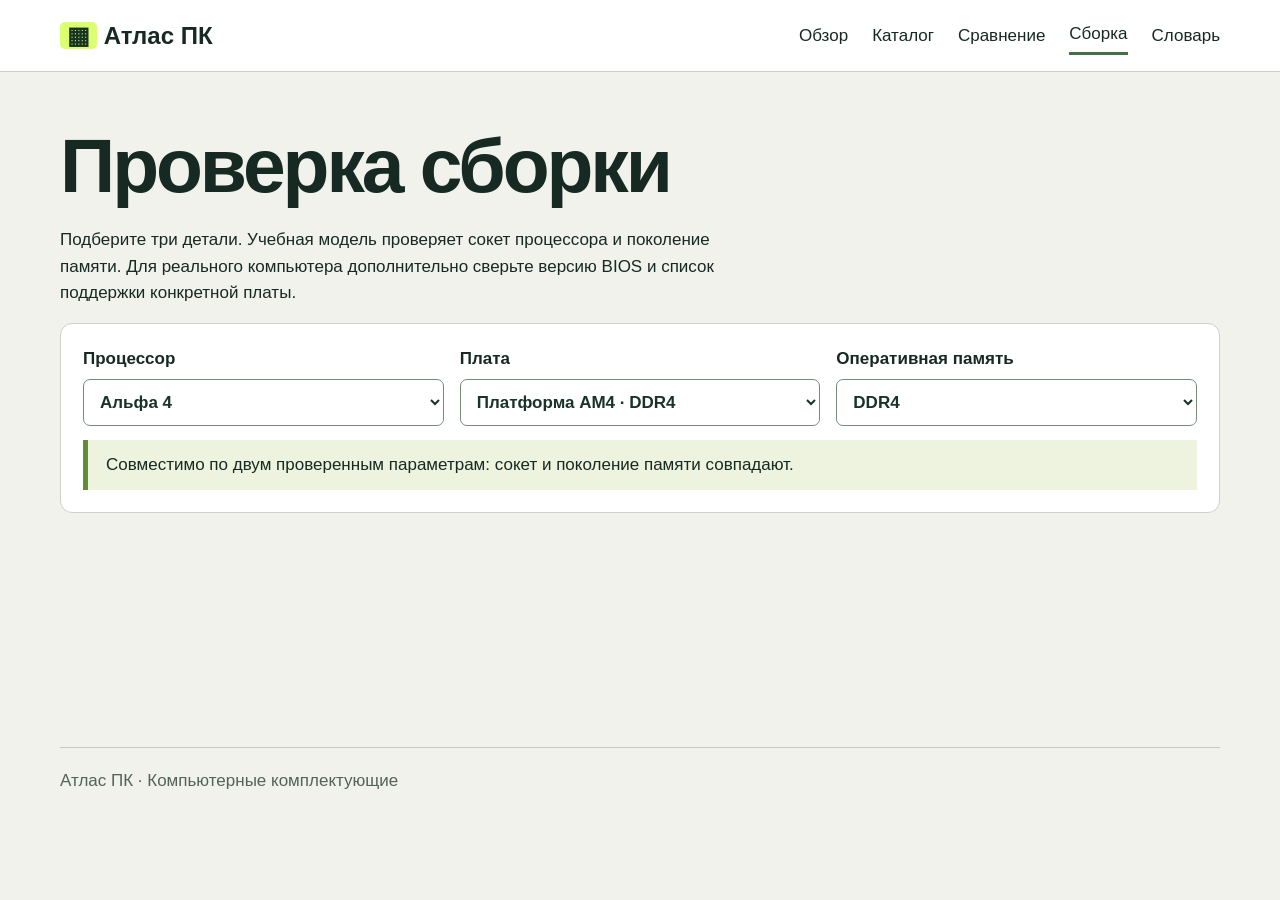
==== build.html @ 8ba1bbd2 "Проверять сокет и поколение памяти в сборке" ====
<!doctype html>
<html lang="ru"><head><meta charset="utf-8"><meta name="viewport" content="width=device-width,initial-scale=1">
<title>Сборка · Атлас ПК</title><link rel="stylesheet" href="assets/site.css"></head>
<body><a class="skip" href="#main">К содержанию</a><header><div class="bar"><a class="brand" href="index.html"><b>▦</b> Атлас ПК</a><nav aria-label="Разделы сайта"><a href="index.html">Обзор</a><a href="catalog.html">Каталог</a><a href="compare.html">Сравнение</a><a aria-current="page" href="build.html">Сборка</a><a href="glossary.html">Словарь</a></nav></div></header>
<main id="main"><h1>Проверка сборки</h1><p>Подберите три детали. Учебная модель проверяет сокет процессора и поколение памяти. Для реального компьютера дополнительно сверьте версию BIOS и список поддержки конкретной платы.</p><section class="panel"><div class="fields"><label>Процессор<select id="cpu"><option value="0" selected>Альфа 4</option><option value="1" >Альфа 6</option><option value="2" >Бета 8</option></select></label><label>Плата<select id="board"><option value="0" selected>Платформа AM4 · DDR4</option><option value="1" >Платформа AM5 · DDR5</option></select></label><label>Оперативная память<select id="ram"><option value="0" selected>DDR4</option><option value="1" >DDR5</option></select></label></div><div id="result" class="result" role="status"></div></section><script src="assets/models.js"></script></main><footer>Атлас ПК · Компьютерные комплектующие</footer><script src="assets/build.js"></script></body></html>
---- assets/site.css ----
*{box-sizing:border-box}body{margin:0;background:#f1f2ec;color:#172923;font:17px/1.55 "Segoe UI",Arial,sans-serif}a{color:inherit}header{background:#fff;border-bottom:1px solid #c8d0c6}.bar,main,footer{width:min(1160px,92%);margin:auto}.bar,nav,.actions{display:flex;align-items:center;gap:24px;flex-wrap:wrap}.bar{justify-content:space-between;padding:16px 0}.brand{font-size:24px;font-weight:750;text-decoration:none}.brand b{background:#dcff72;color:#173322;padding:0 7px;border-radius:5px}nav a{text-decoration:none;padding:5px 0}nav a[aria-current]{border-bottom:3px solid #437044}main{padding:40px 0 60px;min-height:75vh}h1,h2,h3{line-height:1.08;letter-spacing:-.04em}h1{font-size:clamp(40px,6vw,82px);margin:12px 0 20px}h2{font-size:clamp(27px,3vw,40px);margin:36px 0 18px}h3{font-size:24px}p{max-width:72ch}.hero{display:grid;grid-template-columns:1.05fr 1fr;background:#17352e;color:white;border-radius:18px;overflow:hidden}.hero>div{padding:clamp(24px,4vw,58px)}.hero img{width:100%;height:100%;min-height:320px;object-fit:cover}.hero h1{font-size:clamp(48px,6vw,88px)}.kicker,small{font:700 13px/1.4 Consolas,monospace;letter-spacing:.08em;text-transform:uppercase}.kicker{color:#d5fc72}.btn{background:#dcff72;color:#15271d;text-decoration:none;padding:12px 20px;border-radius:8px;display:inline-block;font-weight:700}.grid,.fields{display:grid;grid-template-columns:repeat(auto-fit,minmax(min(235px,100%),1fr));gap:16px}.card,details,.panel{background:#fff;padding:22px;border:1px solid #cbd3c8;border-radius:12px}.card{display:block;text-decoration:none}.card img{width:100%;height:160px;object-fit:cover;border-radius:7px}a.card:hover{border-color:#33754b}label{display:block;font-weight:650}select,input{display:block;width:100%;margin:6px 0 14px;padding:12px;border:1px solid #778b7c;border-radius:7px;background:white;color:#183329;font:inherit}.result{border-left:5px solid #608c3b;padding:12px 18px;background:#edf3df}.result.bad{border-color:#a85330;background:#fff0e4}table{width:100%;border-collapse:collapse;margin-top:16px}td,th{padding:12px;text-align:left;border-bottom:1px solid #cad3c8}details{margin:10px 0}summary{cursor:pointer;font-weight:bold}footer{border-top:1px solid #c3cbbc;padding:20px 0;color:#536358}.skip{position:absolute;left:-10000px}.skip:focus{left:8px;top:8px;background:white;z-index:4}:focus-visible{outline:3px solid #d36914;outline-offset:2px}[hidden]{display:none!important}@media(max-width:720px){.hero{grid-template-columns:1fr}.hero img{height:210px;min-height:0}.bar{gap:8px}nav{gap:12px;font-size:15px}main{padding-top:22px}td,th{padding:6px;font-size:14px}}
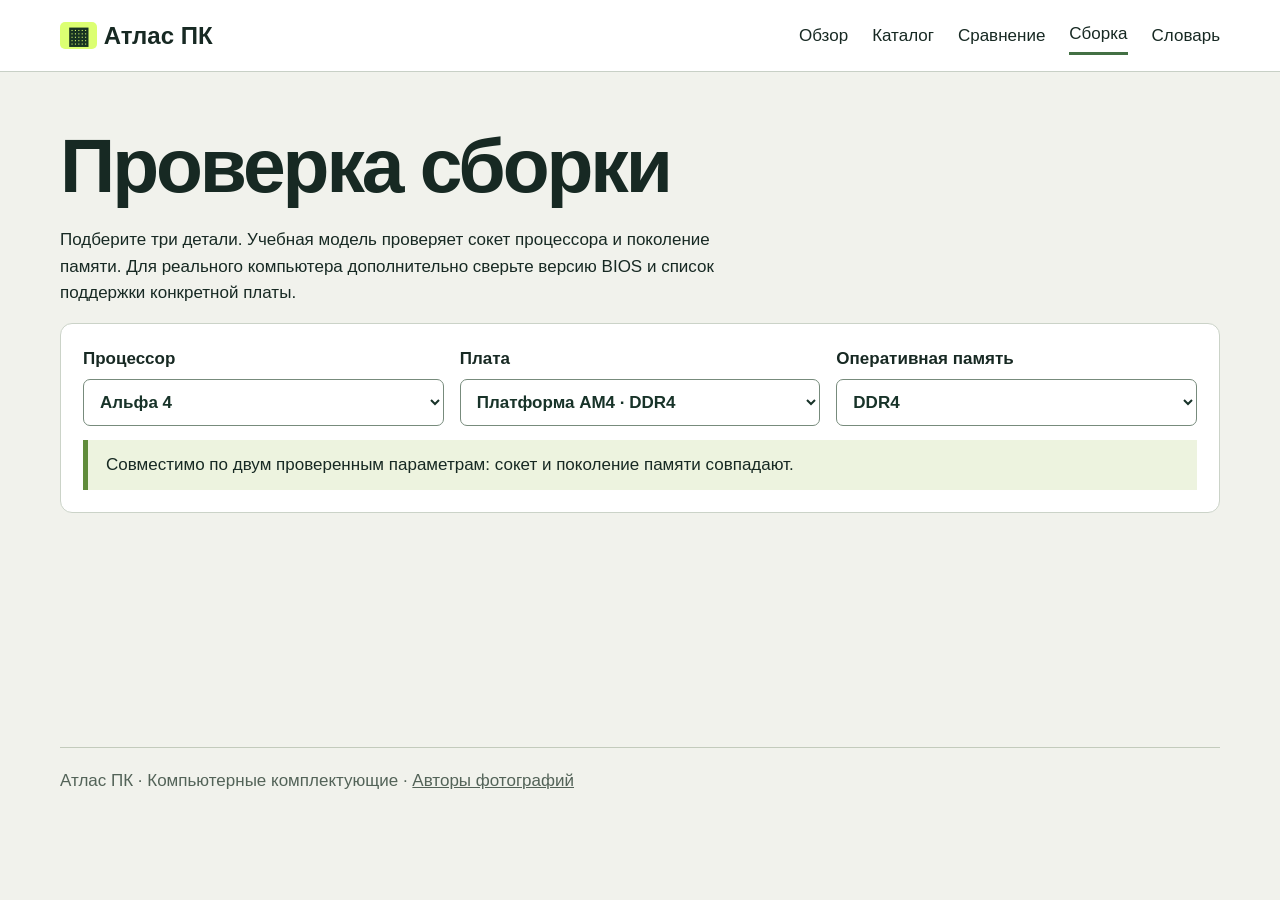
==== commit aff937ee: "Иллюстрировать справочник и указать лицензии фотографий" ====
--- a/build.html
+++ b/build.html
@@ -2,4 +2,4 @@
 <html lang="ru"><head><meta charset="utf-8"><meta name="viewport" content="width=device-width,initial-scale=1">
 <title>Сборка · Атлас ПК</title><link rel="stylesheet" href="assets/site.css"></head>
 <body><a class="skip" href="#main">К содержанию</a><header><div class="bar"><a class="brand" href="index.html"><b>▦</b> Атлас ПК</a><nav aria-label="Разделы сайта"><a href="index.html">Обзор</a><a href="catalog.html">Каталог</a><a href="compare.html">Сравнение</a><a aria-current="page" href="build.html">Сборка</a><a href="glossary.html">Словарь</a></nav></div></header>
-<main id="main"><h1>Проверка сборки</h1><p>Подберите три детали. Учебная модель проверяет сокет процессора и поколение памяти. Для реального компьютера дополнительно сверьте версию BIOS и список поддержки конкретной платы.</p><section class="panel"><div class="fields"><label>Процессор<select id="cpu"><option value="0" selected>Альфа 4</option><option value="1" >Альфа 6</option><option value="2" >Бета 8</option></select></label><label>Плата<select id="board"><option value="0" selected>Платформа AM4 · DDR4</option><option value="1" >Платформа AM5 · DDR5</option></select></label><label>Оперативная память<select id="ram"><option value="0" selected>DDR4</option><option value="1" >DDR5</option></select></label></div><div id="result" class="result" role="status"></div></section><script src="assets/models.js"></script></main><footer>Атлас ПК · Компьютерные комплектующие</footer><script src="assets/build.js"></script></body></html>
+<main id="main"><h1>Проверка сборки</h1><p>Подберите три детали. Учебная модель проверяет сокет процессора и поколение памяти. Для реального компьютера дополнительно сверьте версию BIOS и список поддержки конкретной платы.</p><section class="panel"><div class="fields"><label>Процессор<select id="cpu"><option value="0" selected>Альфа 4</option><option value="1" >Альфа 6</option><option value="2" >Бета 8</option></select></label><label>Плата<select id="board"><option value="0" selected>Платформа AM4 · DDR4</option><option value="1" >Платформа AM5 · DDR5</option></select></label><label>Оперативная память<select id="ram"><option value="0" selected>DDR4</option><option value="1" >DDR5</option></select></label></div><div id="result" class="result" role="status"></div></section><script src="assets/models.js"></script></main><footer>Атлас ПК · Компьютерные комплектующие · <a href="assets/CREDITS.md">Авторы фотографий</a></footer><script src="assets/build.js"></script></body></html>
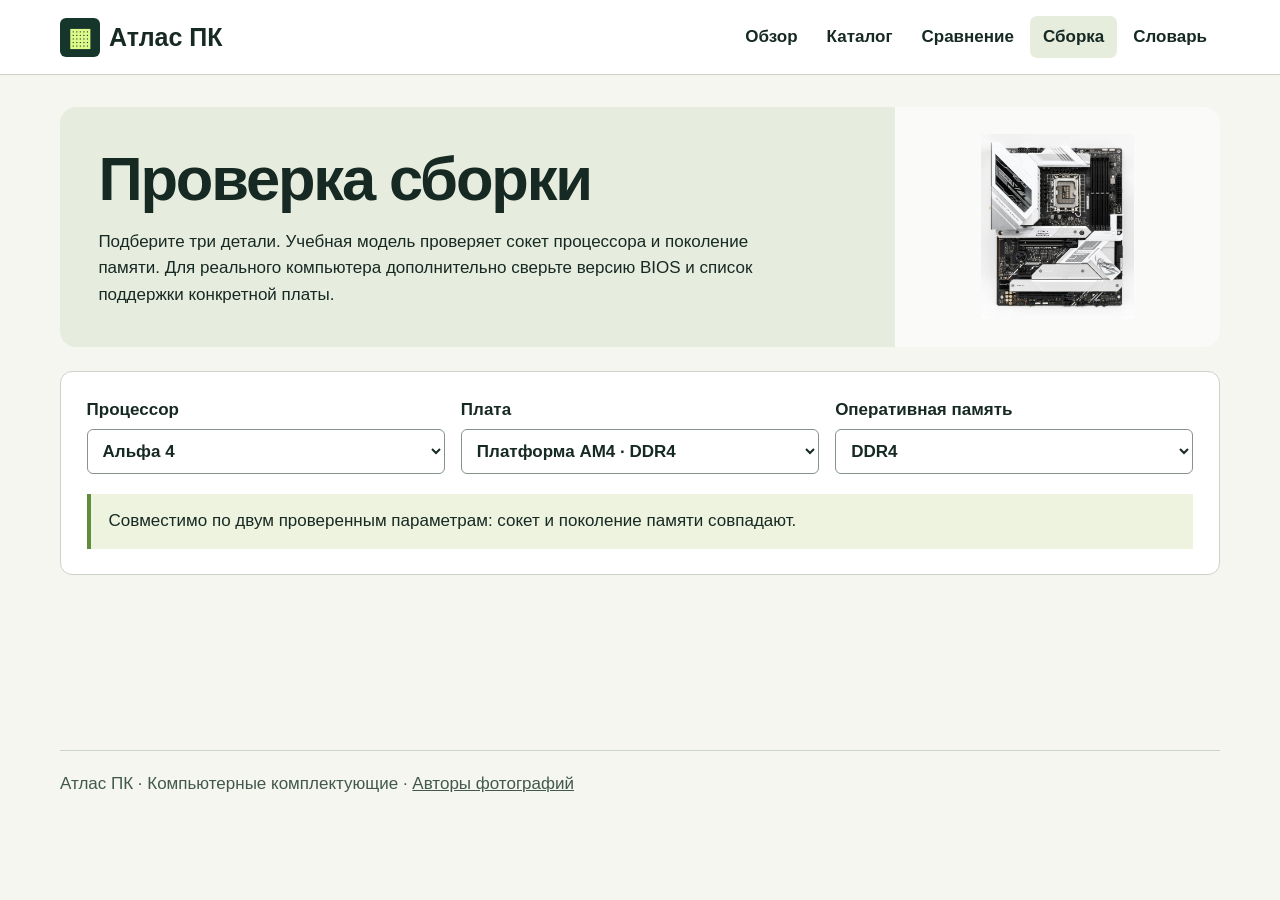
==== commit e1b0c944: "Выровнять адаптивную сетку, проиллюстрировать все компоненты и проверить два браузера" ====
--- a/build.html
+++ b/build.html
@@ -1,5 +1,5 @@
 <!doctype html>
 <html lang="ru"><head><meta charset="utf-8"><meta name="viewport" content="width=device-width,initial-scale=1">
 <title>Сборка · Атлас ПК</title><link rel="stylesheet" href="assets/site.css"></head>
-<body><a class="skip" href="#main">К содержанию</a><header><div class="bar"><a class="brand" href="index.html"><b>▦</b> Атлас ПК</a><nav aria-label="Разделы сайта"><a href="index.html">Обзор</a><a href="catalog.html">Каталог</a><a href="compare.html">Сравнение</a><a aria-current="page" href="build.html">Сборка</a><a href="glossary.html">Словарь</a></nav></div></header>
-<main id="main"><h1>Проверка сборки</h1><p>Подберите три детали. Учебная модель проверяет сокет процессора и поколение памяти. Для реального компьютера дополнительно сверьте версию BIOS и список поддержки конкретной платы.</p><section class="panel"><div class="fields"><label>Процессор<select id="cpu"><option value="0" selected>Альфа 4</option><option value="1" >Альфа 6</option><option value="2" >Бета 8</option></select></label><label>Плата<select id="board"><option value="0" selected>Платформа AM4 · DDR4</option><option value="1" >Платформа AM5 · DDR5</option></select></label><label>Оперативная память<select id="ram"><option value="0" selected>DDR4</option><option value="1" >DDR5</option></select></label></div><div id="result" class="result" role="status"></div></section><script src="assets/models.js"></script></main><footer>Атлас ПК · Компьютерные комплектующие · <a href="assets/CREDITS.md">Авторы фотографий</a></footer><script src="assets/build.js"></script></body></html>
+<body class="page-build"><a class="skip" href="#main">К содержанию</a><header><div class="bar"><a class="brand" href="index.html"><b>▦</b> Атлас ПК</a><nav aria-label="Разделы сайта"><a href="index.html">Обзор</a><a href="catalog.html">Каталог</a><a href="compare.html">Сравнение</a><a aria-current="page" href="build.html">Сборка</a><a href="glossary.html">Словарь</a></nav></div></header>
+<main id="main"><div class="intro"><div><h1>Проверка сборки</h1><p>Подберите три детали. Учебная модель проверяет сокет процессора и поколение памяти. Для реального компьютера дополнительно сверьте версию BIOS и список поддержки конкретной платы.</p></div><figure><img src="assets/board.webp" alt="Материнская плата"></figure></div><section class="panel"><div class="fields"><label>Процессор<select id="cpu"><option value="0" selected>Альфа 4</option><option value="1" >Альфа 6</option><option value="2" >Бета 8</option></select></label><label>Плата<select id="board"><option value="0" selected>Платформа AM4 · DDR4</option><option value="1" >Платформа AM5 · DDR5</option></select></label><label>Оперативная память<select id="ram"><option value="0" selected>DDR4</option><option value="1" >DDR5</option></select></label></div><div id="result" class="result" role="status"></div></section><script src="assets/models.js"></script></main><footer>Атлас ПК · Компьютерные комплектующие · <a href="assets/CREDITS.md">Авторы фотографий</a></footer><script src="assets/build.js"></script></body></html>
--- a/assets/site.css
+++ b/assets/site.css
@@ -1 +1,91 @@
-*{box-sizing:border-box}body{margin:0;background:#f1f2ec;color:#172923;font:17px/1.55 "Segoe UI",Arial,sans-serif}a{color:inherit}header{background:#fff;border-bottom:1px solid #c8d0c6}.bar,main,footer{width:min(1160px,92%);margin:auto}.bar,nav,.actions{display:flex;align-items:center;gap:24px;flex-wrap:wrap}.bar{justify-content:space-between;padding:16px 0}.brand{font-size:24px;font-weight:750;text-decoration:none}.brand b{background:#dcff72;color:#173322;padding:0 7px;border-radius:5px}nav a{text-decoration:none;padding:5px 0}nav a[aria-current]{border-bottom:3px solid #437044}main{padding:40px 0 60px;min-height:75vh}h1,h2,h3{line-height:1.08;letter-spacing:-.04em}h1{font-size:clamp(40px,6vw,82px);margin:12px 0 20px}h2{font-size:clamp(27px,3vw,40px);margin:36px 0 18px}h3{font-size:24px}p{max-width:72ch}.hero{display:grid;grid-template-columns:1.05fr 1fr;background:#17352e;color:white;border-radius:18px;overflow:hidden}.hero>div{padding:clamp(24px,4vw,58px)}.hero img{width:100%;height:100%;min-height:320px;object-fit:cover}.hero h1{font-size:clamp(48px,6vw,88px)}.kicker,small{font:700 13px/1.4 Consolas,monospace;letter-spacing:.08em;text-transform:uppercase}.kicker{color:#d5fc72}.btn{background:#dcff72;color:#15271d;text-decoration:none;padding:12px 20px;border-radius:8px;display:inline-block;font-weight:700}.grid,.fields{display:grid;grid-template-columns:repeat(auto-fit,minmax(min(235px,100%),1fr));gap:16px}.card,details,.panel{background:#fff;padding:22px;border:1px solid #cbd3c8;border-radius:12px}.card{display:block;text-decoration:none}.card img{width:100%;height:160px;object-fit:cover;border-radius:7px}a.card:hover{border-color:#33754b}label{display:block;font-weight:650}select,input{display:block;width:100%;margin:6px 0 14px;padding:12px;border:1px solid #778b7c;border-radius:7px;background:white;color:#183329;font:inherit}.result{border-left:5px solid #608c3b;padding:12px 18px;background:#edf3df}.result.bad{border-color:#a85330;background:#fff0e4}table{width:100%;border-collapse:collapse;margin-top:16px}td,th{padding:12px;text-align:left;border-bottom:1px solid #cad3c8}details{margin:10px 0}summary{cursor:pointer;font-weight:bold}footer{border-top:1px solid #c3cbbc;padding:20px 0;color:#536358}.skip{position:absolute;left:-10000px}.skip:focus{left:8px;top:8px;background:white;z-index:4}:focus-visible{outline:3px solid #d36914;outline-offset:2px}[hidden]{display:none!important}@media(max-width:720px){.hero{grid-template-columns:1fr}.hero img{height:210px;min-height:0}.bar{gap:8px}nav{gap:12px;font-size:15px}main{padding-top:22px}td,th{padding:6px;font-size:14px}}
+/* Единая сетка справочника */
+:root {
+  --ink: #172923;
+  --muted: #42584e;
+  --paper: #f5f6f0;
+  --line: #cbd3c8;
+  --forest: #16362c;
+  --lime: #ddfa89;
+}
+* { box-sizing: border-box; }
+body { margin: 0; background: var(--paper); color: var(--ink); font: 17px/1.55 "Segoe UI", Arial, sans-serif; }
+a { color: inherit; }
+header { background: white; border-bottom: 1px solid var(--line); }
+.bar, main, footer { width: min(1160px, 92%); margin: auto; }
+.bar, nav { display: flex; align-items: center; flex-wrap: wrap; }
+.bar { justify-content: space-between; gap: 10px 20px; padding: 16px 0; }
+.brand { display: inline-flex; align-items: center; gap: 9px; font-size: 25px; font-weight: 750; text-decoration: none; }
+.brand b { padding: 0 8px; color: var(--lime); background: var(--forest); border-radius: 6px; }
+nav { gap: 3px; }
+nav a { text-decoration: none; padding: 8px 13px; border-radius: 7px; font-weight: 600; }
+nav a:hover, nav a[aria-current] { background: #e6eddc; }
+main { padding: 32px 0 56px; min-height: 75vh; }
+h1,h2,h3 { text-wrap: balance; line-height: 1.08; letter-spacing: -.035em; }
+h1 { font-size: clamp(34px, 4.8vw, 66px); margin: 0 0 16px; }
+h2 { font-size: clamp(26px, 3vw, 40px); margin: 36px 0 18px; }
+h3 { font-size: 24px; margin: 8px 0; }
+p { max-width: 70ch; }
+.hero, .intro { display: grid; grid-template-columns: 1fr 1fr; border-radius: 16px; overflow: hidden; }
+.hero { background: var(--forest); color: white; }
+.hero > div { padding: clamp(24px, 4vw, 58px); align-self: center; }
+.hero img { width: 100%; height: 100%; max-height: 450px; object-fit: cover; }
+.hero h1 { font-size: clamp(44px, 6vw, 80px); margin: 20px 0; }
+.hero em { display: block; color: var(--lime); font-style: normal; }
+.hero p { color: #e2eae4; margin: 0 0 24px; }
+small, .kicker { font: 700 12px/1.4 Consolas, monospace; letter-spacing: .08em; text-transform: uppercase; }
+.kicker { color: var(--lime); }
+.btn { display: inline-block; background: var(--lime); padding: 11px 18px; color: var(--ink); font-weight: 700; text-decoration: none; border-radius: 7px; }
+.grid, .fields { display: grid; gap: 16px; }
+.grid { grid-template-columns: repeat(3,minmax(0,1fr)); }
+.fields { grid-template-columns: repeat(auto-fit,minmax(min(100%,220px),1fr)); }
+.card, .panel, details, .page-catalog main > .fields { background: white; border: 1px solid var(--line); border-radius: 12px; }
+.card { display: flex; flex-direction: column; overflow: hidden; text-decoration: none; }
+.photo { background: #f9faf7; padding: 12px; border-bottom: 1px solid var(--line); }
+.photo img { display: block; width: 100%; height: clamp(140px,16vw,206px); object-fit: contain; }
+.card-body, .panel, .page-catalog main > .fields { padding: clamp(16px, 2vw, 26px); }
+.card p { color: var(--muted); margin: 8px 0 0; }
+a.card:hover { border-color: #52805e; }
+.intro { grid-template-columns: minmax(0,1fr) minmax(180px,28%); background: #e6edde; margin-bottom: 24px; }
+.intro > div { padding: clamp(20px,3vw,40px); align-self: center; }
+.intro p { margin-bottom: 0; }
+.intro figure { margin: 0; background: #fafbf8; display: grid; place-items: center; padding: 14px; }
+.intro img { width: 100%; height: 185px; object-fit: contain; }
+label { min-width: 0; display: block; font-weight: 650; }
+input,select { width: 100%; display: block; padding: 11px; margin-top: 6px; border: 1px solid #869389; border-radius: 6px; color: var(--ink); background: white; font: inherit; }
+.result { margin-top: 20px; border-left: 4px solid #608c3b; padding: 14px 18px; background: #edf3df; }
+.result.bad { border-color: #a85330; background: #fff0e4; }
+table { width: 100%; border-collapse: collapse; margin-top: 22px; }
+caption { text-align: left; font-weight: 700; padding-bottom: 10px; }
+td,th { padding: 12px; text-align: left; border-bottom: 1px solid var(--line); }
+thead { background: #edf1e8; }
+details { margin: 8px 0; padding: 0 18px; }
+summary { padding: 14px 0; cursor: pointer; font-weight: 650; }
+details p { margin: 0 0 16px; }
+footer { border-top: 1px solid var(--line); padding: 20px 0; color: var(--muted); }
+.skip { position: absolute; left: -10000px; }
+.skip:focus { left: 8px; top: 8px; z-index: 4; background: white; }
+:focus-visible { outline: 3px solid #a94c04; outline-offset: 2px; }
+[hidden] { display: none !important; }
+@media(max-width: 900px) {
+  .page-catalog .grid { grid-template-columns: repeat(2,minmax(0,1fr)); }
+}
+@media(max-width: 720px) {
+  main { padding: 20px 0 36px; }
+  .bar { padding: 10px 0; }
+  nav { gap: 0; }
+  nav a { font-size: 15px; padding: 6px 8px; }
+  .hero { grid-template-columns: 1fr; }
+  .hero img { height: 205px; }
+  .hero h1 { margin: 10px 0; }
+  .hero em { display: inline; }
+  .intro { grid-template-columns: minmax(0,1fr) 24%; }
+  .intro img { height: 100px; }
+  .grid { grid-template-columns: 1fr; }
+  td,th { padding: 7px; font-size: 15px; }
+}
+@media(max-width: 540px) {
+  .page-catalog .grid, .intro { grid-template-columns: 1fr; }
+  .intro figure { order: -1; height: 94px; padding: 7px; }
+  .intro img { height: 80px; }
+  .photo img { height: 175px; }
+}
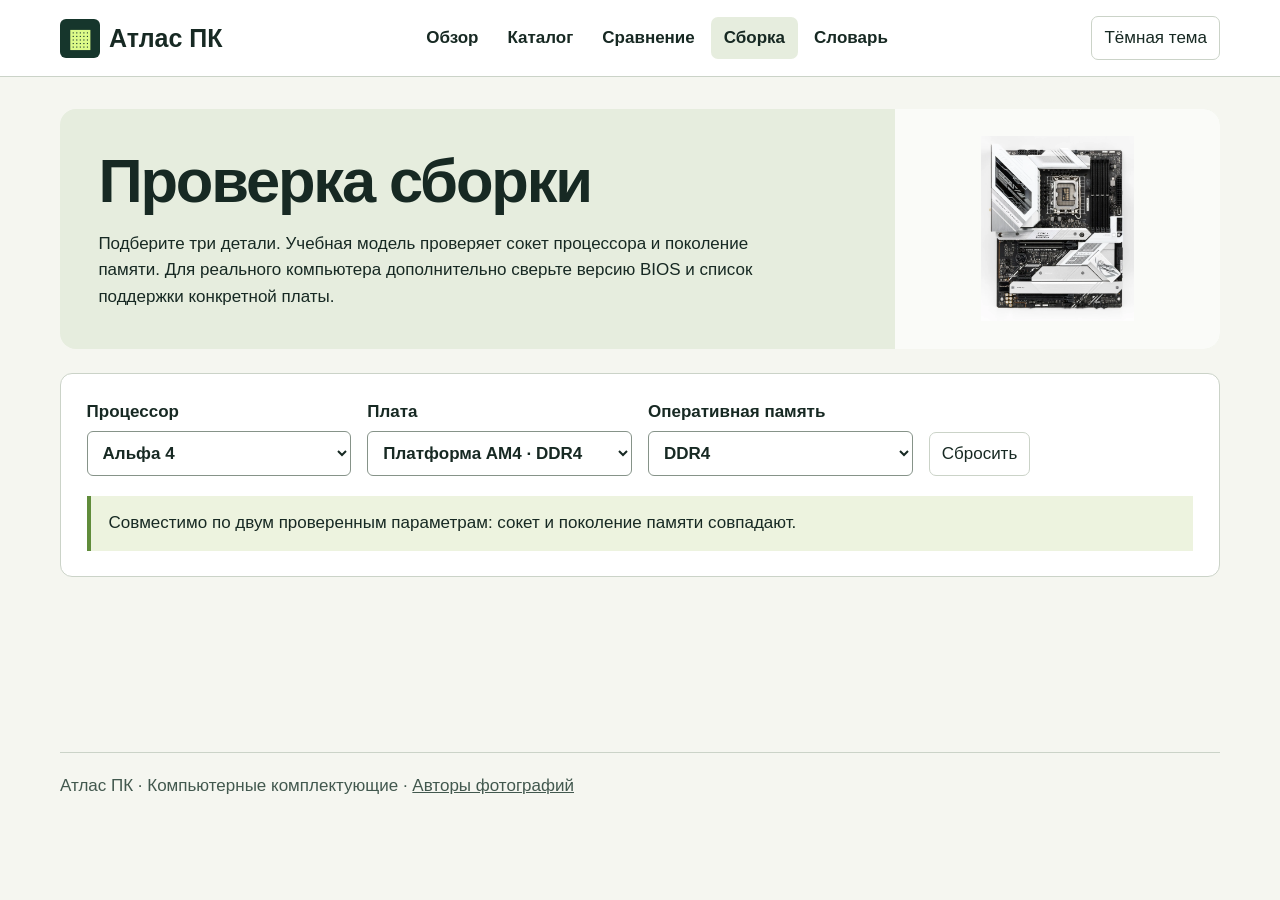
==== commit b2ea630d: "Реализовать формы, ES-модули и две темы; организовать стили по БЭМ и ITCSS" ====
--- a/build.html
+++ b/build.html
@@ -1,5 +1,67 @@
 <!doctype html>
-<html lang="ru"><head><meta charset="utf-8"><meta name="viewport" content="width=device-width,initial-scale=1">
-<title>Сборка · Атлас ПК</title><link rel="stylesheet" href="assets/site.css"></head>
-<body class="page-build"><a class="skip" href="#main">К содержанию</a><header><div class="bar"><a class="brand" href="index.html"><b>▦</b> Атлас ПК</a><nav aria-label="Разделы сайта"><a href="index.html">Обзор</a><a href="catalog.html">Каталог</a><a href="compare.html">Сравнение</a><a aria-current="page" href="build.html">Сборка</a><a href="glossary.html">Словарь</a></nav></div></header>
-<main id="main"><div class="intro"><div><h1>Проверка сборки</h1><p>Подберите три детали. Учебная модель проверяет сокет процессора и поколение памяти. Для реального компьютера дополнительно сверьте версию BIOS и список поддержки конкретной платы.</p></div><figure><img src="assets/board.webp" alt="Материнская плата"></figure></div><section class="panel"><div class="fields"><label>Процессор<select id="cpu"><option value="0" selected>Альфа 4</option><option value="1" >Альфа 6</option><option value="2" >Бета 8</option></select></label><label>Плата<select id="board"><option value="0" selected>Платформа AM4 · DDR4</option><option value="1" >Платформа AM5 · DDR5</option></select></label><label>Оперативная память<select id="ram"><option value="0" selected>DDR4</option><option value="1" >DDR5</option></select></label></div><div id="result" class="result" role="status"></div></section><script src="assets/models.js"></script></main><footer>Атлас ПК · Компьютерные комплектующие · <a href="assets/CREDITS.md">Авторы фотографий</a></footer><script src="assets/build.js"></script></body></html>
+<html lang="ru">
+  <head>
+    <meta charset="utf-8">
+    <meta name="viewport" content="width=device-width,initial-scale=1">
+    <title>Сборка · Атлас ПК</title>
+    <link rel="stylesheet" href="assets/site.css">
+  </head>
+  <body class="page-build">
+    <a class="skip" href="#main">К содержанию</a>
+    <header class="header">
+      <div class="header__inner">
+        <a class="header__brand" href="index.html">
+          <b>▦</b> Атлас ПК</a>
+        <nav aria-label="Разделы сайта">
+          <a href="index.html">Обзор</a>
+          <a href="catalog.html">Каталог</a>
+          <a href="compare.html">Сравнение</a>
+          <a aria-current="page" href="build.html">Сборка</a>
+          <a href="glossary.html">Словарь</a>
+        </nav>
+        <button type="button" class="theme-toggle" aria-pressed="false">Тёмная тема</button>
+      </div>
+    </header>
+    <main id="main">
+      <div class="intro">
+        <div>
+          <h1>Проверка сборки</h1>
+          <p>Подберите три детали. Учебная модель проверяет сокет процессора и поколение памяти. Для реального компьютера дополнительно сверьте версию BIOS и список поддержки конкретной платы.</p>
+        </div>
+        <figure>
+          <img src="assets/board.webp" alt="Материнская плата">
+        </figure>
+      </div>
+      <section class="panel">
+        <form class="filter-form" aria-label="Параметры сборки">
+          <label>Процессор<select id="cpu" name="cpu">
+              <option value="0" selected>Альфа 4</option>
+              <option value="1">Альфа 6</option>
+              <option value="2">Бета 8</option>
+            </select>
+          </label>
+          <label>Плата<select id="board" name="board">
+              <option value="0" selected>Платформа AM4 · DDR4</option>
+              <option value="1">Платформа AM5 · DDR5</option>
+            </select>
+          </label>
+          <label>Оперативная память<select id="ram" name="ram">
+              <option value="DDR4" selected>DDR4</option>
+              <option value="DDR5">DDR5</option>
+            </select>
+          </label>
+          <button type="reset" class="filter-form__reset">Сбросить</button>
+        </form>
+        <div id="result" class="result" role="status"></div>
+      </section>
+    </main>
+    <footer>Атлас ПК · Компьютерные комплектующие · <a href="assets/CREDITS.md">Авторы фотографий</a>
+    </footer>
+    <script type="module">if (location.protocol !== 'file:') import('./assets/main.js');</script>
+    <script>if (location.protocol === 'file:') {
+        const fallback = document.createElement('script');
+        fallback.src = 'assets/offline.js';
+        document.body.append(fallback);
+      }</script>
+  </body>
+</html>
--- a/assets/site.css
+++ b/assets/site.css
@@ -1,4 +1,4 @@
-/* Единая сетка справочника */
+/* ITCSS: settings */
 :root {
   --ink: #172923;
   --muted: #42584e;
@@ -7,24 +7,42 @@
   --forest: #16362c;
   --lime: #ddfa89;
 }
+:root { --surface: #fff; --tint: #e6edde; --success: #edf3df; --warning: #fff0e4; color-scheme: light; }
+:root[data-theme="dark"] { --ink: #edf4ee; --muted: #cad8cd; --paper: #11231d; --surface: #1d322a; --line: #486356; --tint: #294337; --success: #294a34; --warning: #513329; color-scheme: dark; }
+
+/* ITCSS: generic */
 * { box-sizing: border-box; }
+
+/* ITCSS: elements */
 body { margin: 0; background: var(--paper); color: var(--ink); font: 17px/1.55 "Segoe UI", Arial, sans-serif; }
 a { color: inherit; }
-header { background: white; border-bottom: 1px solid var(--line); }
-.bar, main, footer { width: min(1160px, 92%); margin: auto; }
-.bar, nav { display: flex; align-items: center; flex-wrap: wrap; }
-.bar { justify-content: space-between; gap: 10px 20px; padding: 16px 0; }
-.brand { display: inline-flex; align-items: center; gap: 9px; font-size: 25px; font-weight: 750; text-decoration: none; }
-.brand b { padding: 0 8px; color: var(--lime); background: var(--forest); border-radius: 6px; }
-nav { gap: 3px; }
-nav a { text-decoration: none; padding: 8px 13px; border-radius: 7px; font-weight: 600; }
-nav a:hover, nav a[aria-current] { background: #e6eddc; }
 main { padding: 32px 0 56px; min-height: 75vh; }
 h1,h2,h3 { text-wrap: balance; line-height: 1.08; letter-spacing: -.035em; }
 h1 { font-size: clamp(34px, 4.8vw, 66px); margin: 0 0 16px; }
 h2 { font-size: clamp(26px, 3vw, 40px); margin: 36px 0 18px; }
 h3 { font-size: 24px; margin: 8px 0; }
 p { max-width: 70ch; }
+label { min-width: 0; display: block; font-weight: 650; }
+input,select { width: 100%; display: block; padding: 11px; margin-top: 6px; border: 1px solid #869389; border-radius: 6px; color: var(--ink); background: var(--surface); font: inherit; }
+table { width: 100%; border-collapse: collapse; margin-top: 22px; }
+caption { text-align: left; font-weight: 700; padding-bottom: 10px; }
+td,th { padding: 12px; text-align: left; border-bottom: 1px solid var(--line); }
+thead { background: var(--tint); }
+
+/* ITCSS: objects */
+.header__inner, main, footer { width: min(1160px, 92%); margin: auto; }
+.card-grid, .filter-form { display: grid; gap: 16px; }
+.card-grid { grid-template-columns: repeat(3,minmax(0,1fr)); }
+
+/* ITCSS: components */
+header { background: var(--surface); border-bottom: 1px solid var(--line); }
+.header__inner, nav { display: flex; align-items: center; flex-wrap: wrap; }
+.header__inner { justify-content: space-between; gap: 10px 20px; padding: 16px 0; }
+.header__brand { display: inline-flex; align-items: center; gap: 9px; font-size: 25px; font-weight: 750; text-decoration: none; }
+.header__brand b { padding: 0 8px; color: var(--lime); background: var(--forest); border-radius: 6px; }
+nav { gap: 3px; }
+nav a { text-decoration: none; padding: 8px 13px; border-radius: 7px; font-weight: 600; }
+nav a:hover, nav a[aria-current] { background: var(--tint); }
 .hero, .intro { display: grid; grid-template-columns: 1fr 1fr; border-radius: 16px; overflow: hidden; }
 .hero { background: var(--forest); color: white; }
 .hero > div { padding: clamp(24px, 4vw, 58px); align-self: center; }
@@ -32,46 +50,36 @@
 .hero h1 { font-size: clamp(44px, 6vw, 80px); margin: 20px 0; }
 .hero em { display: block; color: var(--lime); font-style: normal; }
 .hero p { color: #e2eae4; margin: 0 0 24px; }
-small, .kicker { font: 700 12px/1.4 Consolas, monospace; letter-spacing: .08em; text-transform: uppercase; }
-.kicker { color: var(--lime); }
-.btn { display: inline-block; background: var(--lime); padding: 11px 18px; color: var(--ink); font-weight: 700; text-decoration: none; border-radius: 7px; }
-.grid, .fields { display: grid; gap: 16px; }
-.grid { grid-template-columns: repeat(3,minmax(0,1fr)); }
-.fields { grid-template-columns: repeat(auto-fit,minmax(min(100%,220px),1fr)); }
-.card, .panel, details, .page-catalog main > .fields { background: white; border: 1px solid var(--line); border-radius: 12px; }
+small, .hero__caption { font: 700 12px/1.4 Consolas, monospace; letter-spacing: .08em; text-transform: uppercase; }
+.hero__caption { color: var(--lime); }
+.hero__action { display: inline-block; background: var(--lime); padding: 11px 18px; color: #172923; font-weight: 700; text-decoration: none; border-radius: 7px; }
+.filter-form { grid-template-columns: repeat(auto-fit,minmax(min(100%,220px),1fr)); }
+.card, .panel, details, .page-catalog main > .filter-form { background: var(--surface); border: 1px solid var(--line); border-radius: 12px; }
 .card { display: flex; flex-direction: column; overflow: hidden; text-decoration: none; }
-.photo { background: #f9faf7; padding: 12px; border-bottom: 1px solid var(--line); }
-.photo img { display: block; width: 100%; height: clamp(140px,16vw,206px); object-fit: contain; }
-.card-body, .panel, .page-catalog main > .fields { padding: clamp(16px, 2vw, 26px); }
+.card__media { background: #f9faf7; padding: 12px; border-bottom: 1px solid var(--line); }
+.card__media img { display: block; width: 100%; height: clamp(140px,16vw,206px); object-fit: contain; }
+.card__body, .panel, .page-catalog main > .filter-form { padding: clamp(16px, 2vw, 26px); }
 .card p { color: var(--muted); margin: 8px 0 0; }
 a.card:hover { border-color: #52805e; }
-.intro { grid-template-columns: minmax(0,1fr) minmax(180px,28%); background: #e6edde; margin-bottom: 24px; }
+.intro { grid-template-columns: minmax(0,1fr) minmax(180px,28%); background: var(--tint); margin-bottom: 24px; }
 .intro > div { padding: clamp(20px,3vw,40px); align-self: center; }
 .intro p { margin-bottom: 0; }
 .intro figure { margin: 0; background: #fafbf8; display: grid; place-items: center; padding: 14px; }
 .intro img { width: 100%; height: 185px; object-fit: contain; }
-label { min-width: 0; display: block; font-weight: 650; }
-input,select { width: 100%; display: block; padding: 11px; margin-top: 6px; border: 1px solid #869389; border-radius: 6px; color: var(--ink); background: white; font: inherit; }
-.result { margin-top: 20px; border-left: 4px solid #608c3b; padding: 14px 18px; background: #edf3df; }
-.result.bad { border-color: #a85330; background: #fff0e4; }
-table { width: 100%; border-collapse: collapse; margin-top: 22px; }
-caption { text-align: left; font-weight: 700; padding-bottom: 10px; }
-td,th { padding: 12px; text-align: left; border-bottom: 1px solid var(--line); }
-thead { background: #edf1e8; }
+.result { margin-top: 20px; border-left: 4px solid #608c3b; padding: 14px 18px; background: var(--success); }
+.result.result--invalid { border-color: #a85330; background: var(--warning); }
 details { margin: 8px 0; padding: 0 18px; }
 summary { padding: 14px 0; cursor: pointer; font-weight: 650; }
 details p { margin: 0 0 16px; }
 footer { border-top: 1px solid var(--line); padding: 20px 0; color: var(--muted); }
-.skip { position: absolute; left: -10000px; }
-.skip:focus { left: 8px; top: 8px; z-index: 4; background: white; }
-:focus-visible { outline: 3px solid #a94c04; outline-offset: 2px; }
-[hidden] { display: none !important; }
+.theme-toggle, .filter-form__reset { color: var(--ink); background: var(--surface); border: 1px solid var(--line); border-radius: 7px; padding: 8px 12px; font: inherit; cursor: pointer; }
+.filter-form__reset { align-self: end; justify-self: start; }
 @media(max-width: 900px) {
-  .page-catalog .grid { grid-template-columns: repeat(2,minmax(0,1fr)); }
+  .page-catalog .card-grid { grid-template-columns: repeat(2,minmax(0,1fr)); }
 }
 @media(max-width: 720px) {
   main { padding: 20px 0 36px; }
-  .bar { padding: 10px 0; }
+  .header__inner { padding: 10px 0; }
   nav { gap: 0; }
   nav a { font-size: 15px; padding: 6px 8px; }
   .hero { grid-template-columns: 1fr; }
@@ -80,12 +88,25 @@
   .hero em { display: inline; }
   .intro { grid-template-columns: minmax(0,1fr) 24%; }
   .intro img { height: 100px; }
-  .grid { grid-template-columns: 1fr; }
+  .card-grid { grid-template-columns: 1fr; }
   td,th { padding: 7px; font-size: 15px; }
 }
 @media(max-width: 540px) {
-  .page-catalog .grid, .intro { grid-template-columns: 1fr; }
+  .page-catalog .card-grid, .intro { grid-template-columns: 1fr; }
   .intro figure { order: -1; height: 94px; padding: 7px; }
   .intro img { height: 80px; }
-  .photo img { height: 175px; }
+  .card__media img { height: 175px; }
 }
+
+@media (max-width: 540px) {
+  .header__inner { display: block; }
+  nav { display: grid; grid-template-columns: repeat(5, auto); margin-top: 8px; }
+  nav a { padding: 8px 2px; font-size: clamp(12px, 3.5vw, 15px); text-align: center; }
+}
+@media(max-width: 720px) { .header__inner { position: relative; display: block; } .theme-toggle { position: absolute; top: 9px; right: 0; } }
+
+/* ITCSS: utilities */
+.skip { position: absolute; left: -10000px; }
+.skip:focus { left: 8px; top: 8px; z-index: 4; background: var(--surface); }
+:focus-visible { outline: 3px solid #a94c04; outline-offset: 2px; }
+[hidden] { display: none !important; }
